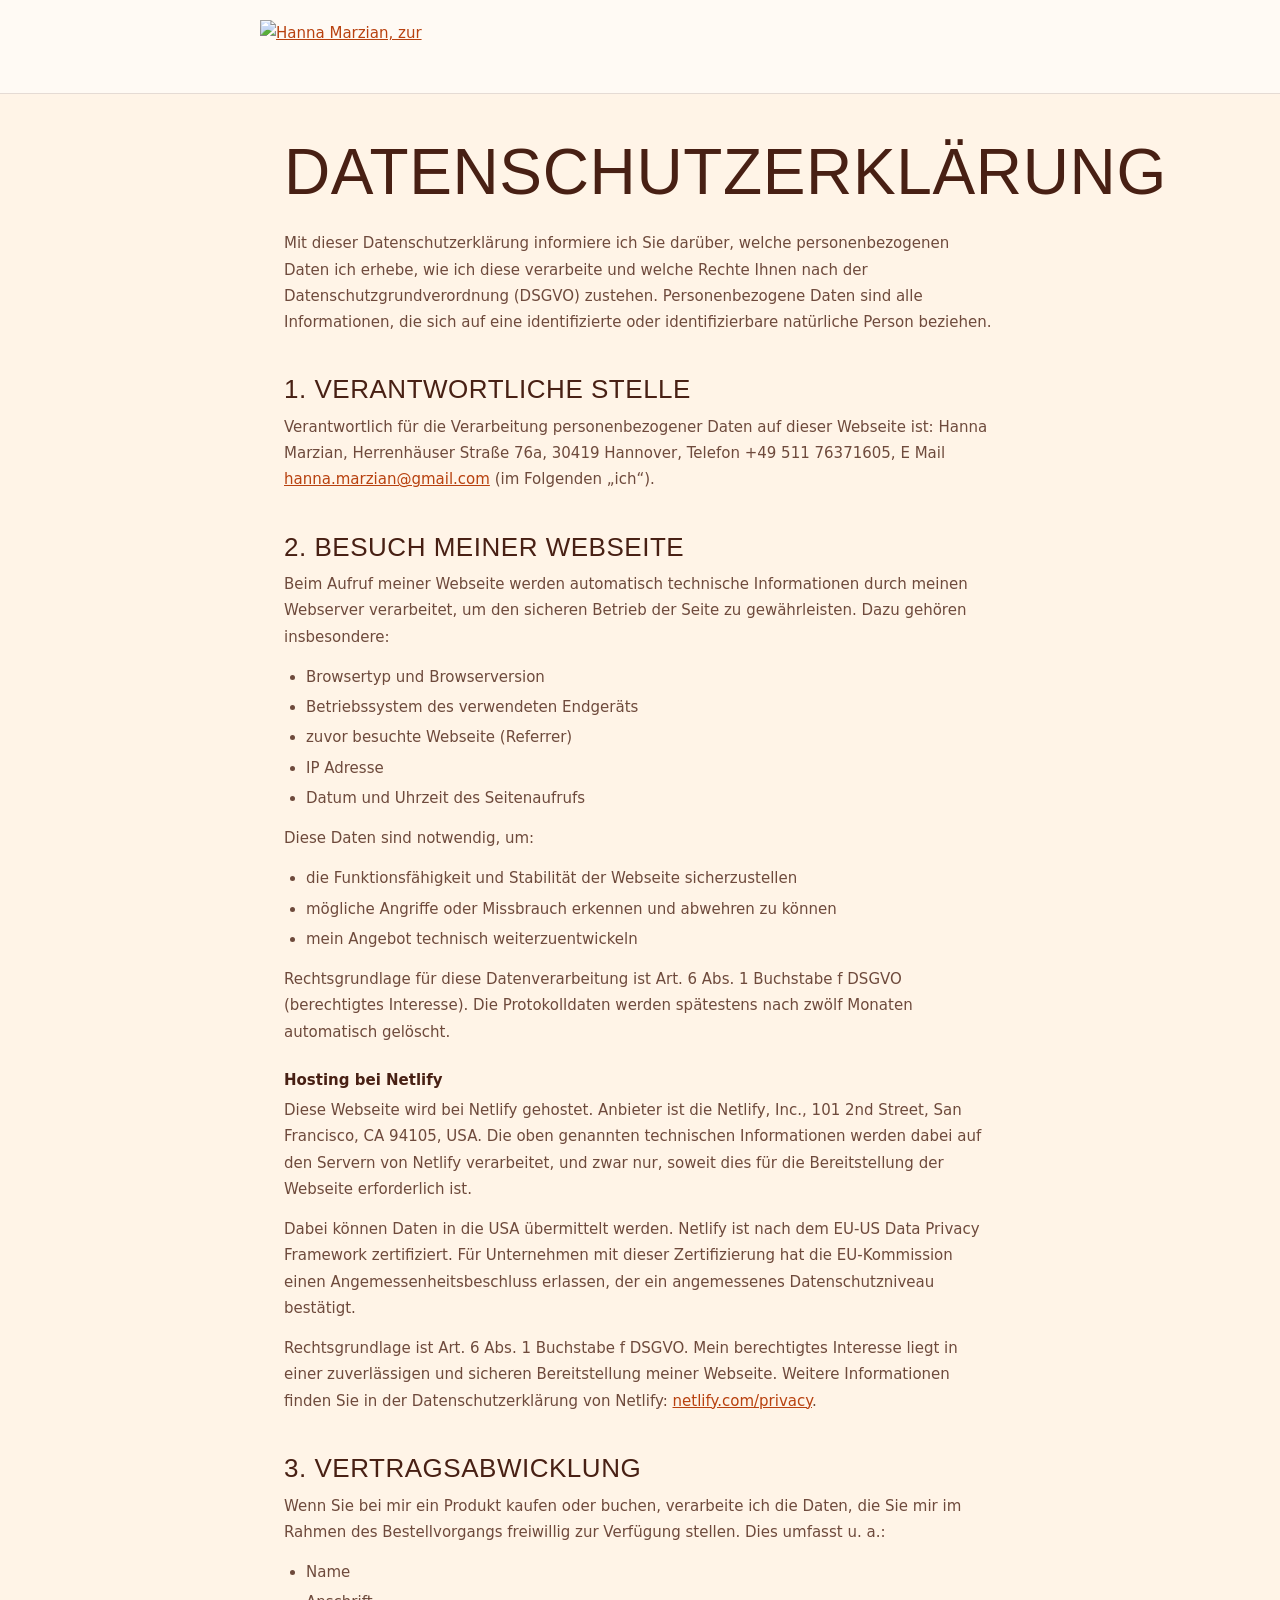
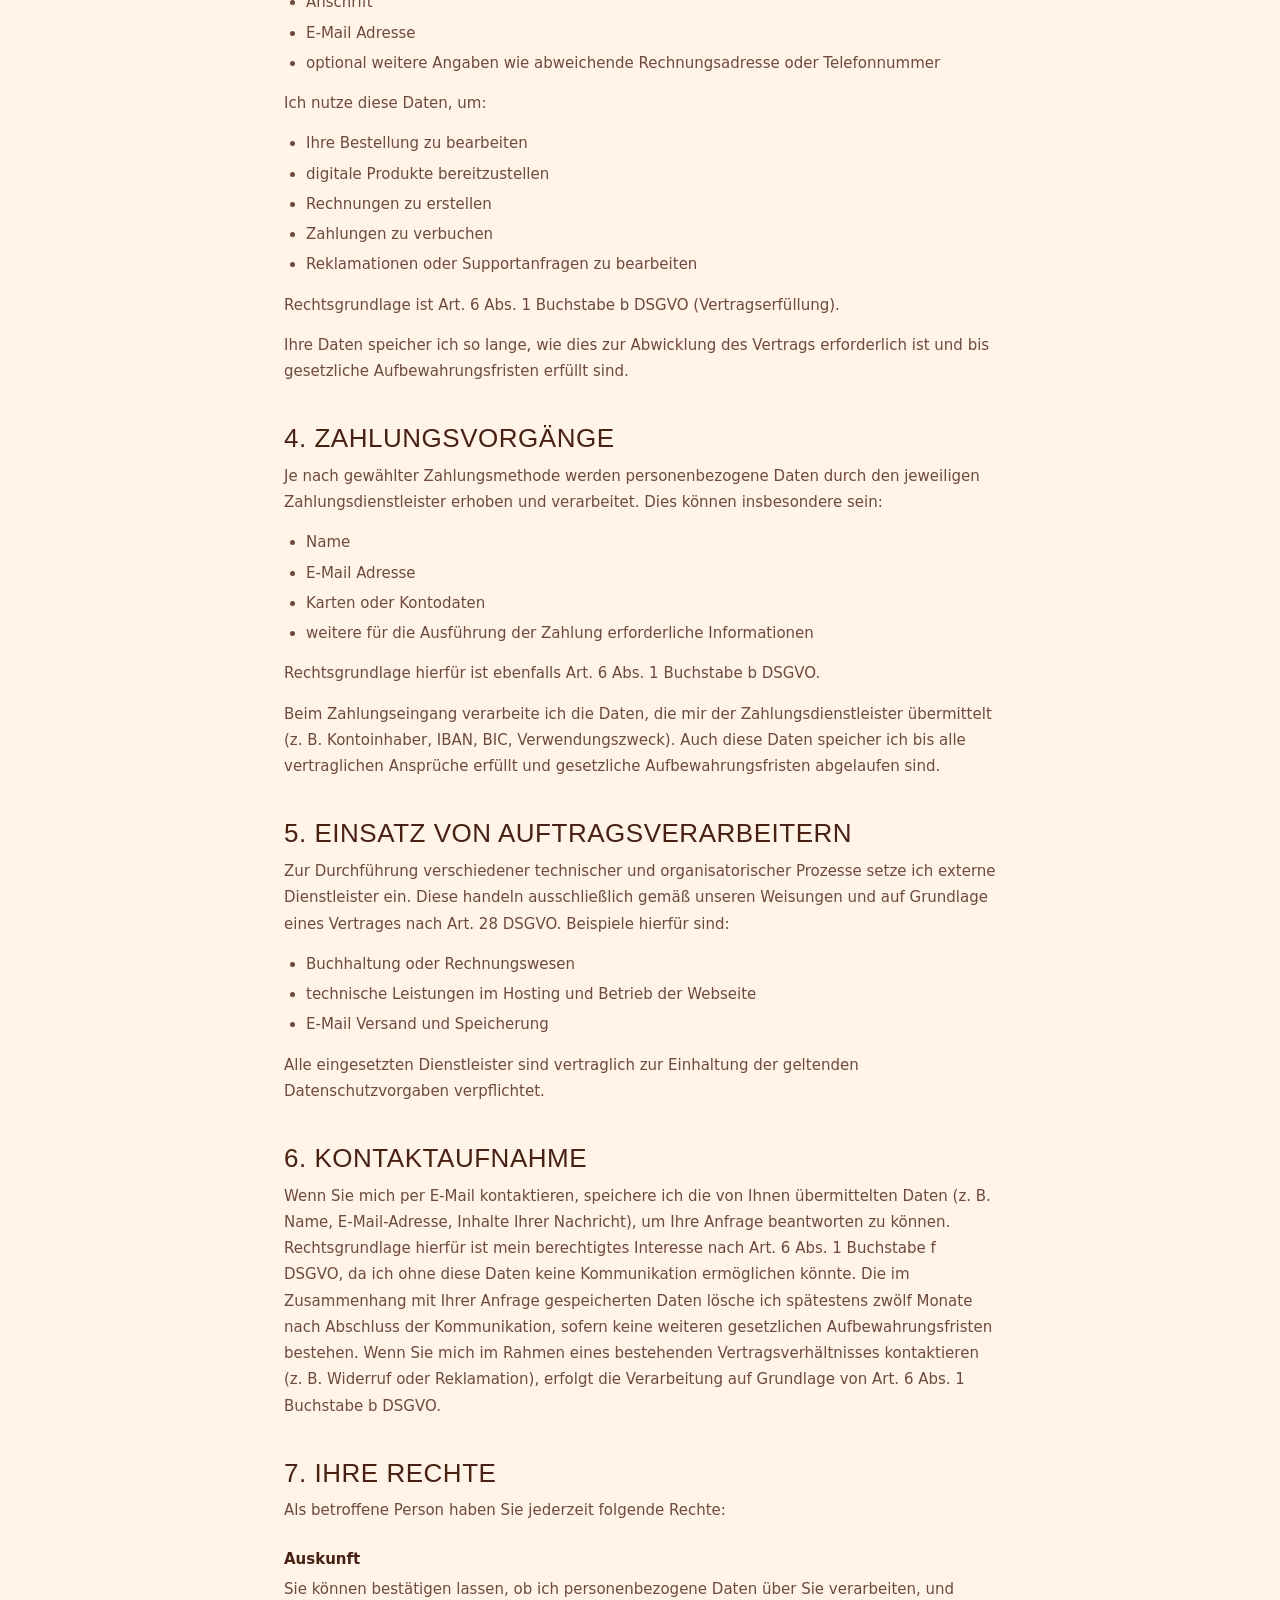
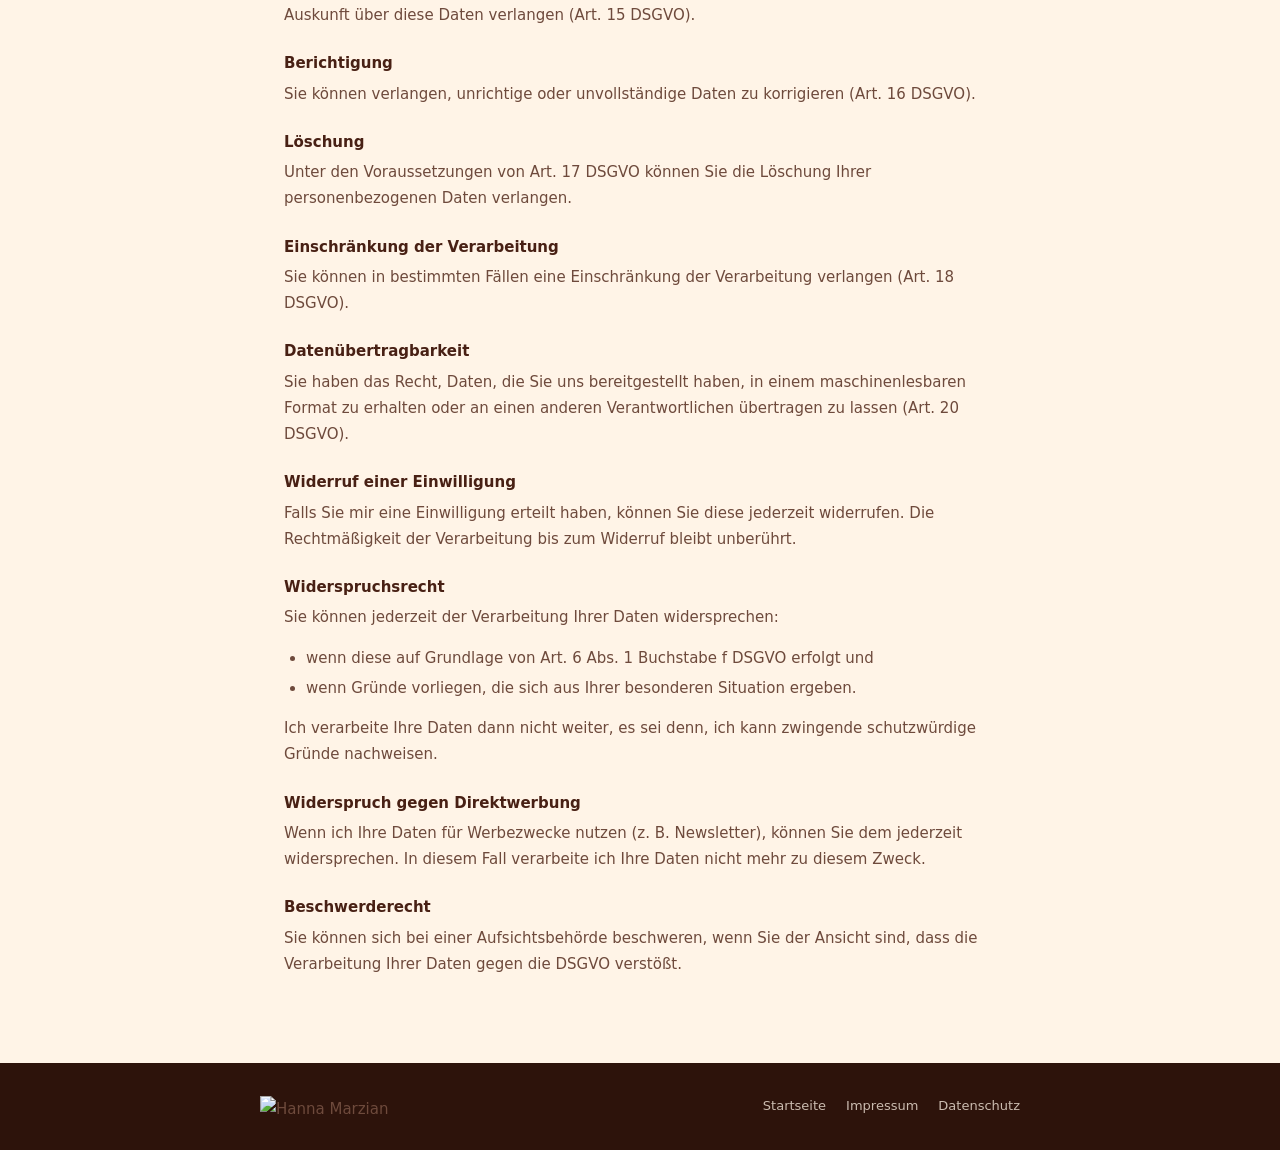
==== datenschutz.html @ b99637e4 "Add files via upload" ====
<!doctype html>
<html lang="de">
<head>
<meta charset="utf-8" />
<meta name="viewport" content="width=device-width, initial-scale=1, viewport-fit=cover" />
<meta name="robots" content="noindex" />
<title>Datenschutzerklärung · KI-Adventskalender · Hanna Marzian</title>
<meta name="color-scheme" content="light" />
<link rel="icon" href="images/favicon.svg" type="image/svg+xml" />
<link rel="stylesheet" href="fonts/fonts.css" />
<style>
  /* Gleiche Marke wie die Verkaufsseite: Brandbook „KI Hacks“ */
  *, *::before, *::after { box-sizing: border-box; }
  :root {
    --orange: #FF751D; --choc: #482014; --choc-deep: #2D130B; --gold: #E9AC4C; --cream: #FFF4E7;
    --paper: #FFFAF4; --orange-ink: #B8410F; --ink: #482014; --ink-soft: #6E4A3C; --line: rgba(72,32,20,0.14);
    --head: 'Bebas Neue', Impact, 'Arial Narrow', sans-serif;
    --body: 'Montserrat', system-ui, -apple-system, sans-serif;
    color-scheme: light;
  }
  html { background: var(--cream); }
  body { margin: 0; background: var(--cream); color: var(--ink-soft); font-family: var(--body); font-size: 15px; line-height: 1.75; -webkit-font-smoothing: antialiased; }
  header { border-bottom: 1px solid var(--line); padding: 20px 24px; background: var(--paper); }
  header .inner, main, footer .inner { max-width: 760px; margin: 0 auto; }
  .logo { display: inline-block; }
  .logo img { height: 28px; width: auto; display: block; }
  main { padding: 48px 24px 72px; }
  h1 { font-family: var(--head); font-weight: 400; text-transform: uppercase; letter-spacing: 0.01em; color: var(--ink); font-size: clamp(44px, 7vw, 64px); margin: 0 0 28px; line-height: 0.95; }
  h2 { font-family: var(--head); font-weight: 400; text-transform: uppercase; letter-spacing: 0.02em; color: var(--ink); font-size: 26px; margin: 40px 0 10px; line-height: 1.1; }
  h3 { font-family: var(--body); font-weight: 600; color: var(--ink); font-size: 15px; margin: 22px 0 4px; }
  p { margin: 0 0 14px; }
  ul { margin: 0 0 14px; padding-left: 22px; }
  li { margin-bottom: 4px; }
  a { color: var(--orange-ink); }
  .address { margin-bottom: 24px; }
  .address strong { color: var(--ink); }
  footer { background: var(--choc-deep); padding: 32px 24px calc(32px + env(safe-area-inset-bottom, 0px)); }
  footer .inner { display: flex; flex-wrap: wrap; gap: 20px; justify-content: space-between; align-items: center; }
  footer .flogo img { height: 22px; width: auto; display: block; }
  footer nav { display: flex; gap: 20px; flex-wrap: wrap; }
  footer a { color: rgba(255,244,231,0.75); text-decoration: none; font-size: 13px; }
  footer a:hover { color: var(--gold); }
</style>
</head>
<body>
<header><div class="inner"><a class="logo" href="index.html"><img src="images/logo-hanna-marzian.png" alt="Hanna Marzian, zur Startseite" width="760" height="102" /></a></div></header>
<main>
<h1>Datenschutzerklärung</h1>
<p>Mit dieser Datenschutzerklärung informiere ich Sie darüber, welche personenbezogenen Daten ich erhebe, wie ich diese verarbeite und welche Rechte Ihnen nach der Datenschutzgrundverordnung (DSGVO) zustehen. Personenbezogene Daten sind alle Informationen, die sich auf eine identifizierte oder identifizierbare natürliche Person beziehen.</p>
<h2>1. Verantwortliche Stelle</h2>
<p>Verantwortlich für die Verarbeitung personenbezogener Daten auf dieser Webseite ist: Hanna Marzian, Herrenhäuser Straße 76a, 30419 Hannover, Telefon +49 511 76371605, E Mail <a href="mailto:hanna.marzian@gmail.com">hanna.marzian@gmail.com</a> (im Folgenden „ich“).</p>
<h2>2. Besuch meiner Webseite</h2>
<p>Beim Aufruf meiner Webseite werden automatisch technische Informationen durch meinen Webserver verarbeitet, um den sicheren Betrieb der Seite zu gewährleisten. Dazu gehören insbesondere:</p>
<ul>
  <li>Browsertyp und Browserversion</li>
  <li>Betriebssystem des verwendeten Endgeräts</li>
  <li>zuvor besuchte Webseite (Referrer)</li>
  <li>IP Adresse</li>
  <li>Datum und Uhrzeit des Seitenaufrufs</li>
</ul>
<p>Diese Daten sind notwendig, um:</p>
<ul>
  <li>die Funktionsfähigkeit und Stabilität der Webseite sicherzustellen</li>
  <li>mögliche Angriffe oder Missbrauch erkennen und abwehren zu können</li>
  <li>mein Angebot technisch weiterzuentwickeln</li>
</ul>
<p>Rechtsgrundlage für diese Datenverarbeitung ist Art. 6 Abs. 1 Buchstabe f DSGVO (berechtigtes Interesse). Die Protokolldaten werden spätestens nach zwölf Monaten automatisch gelöscht.</p>
<h3>Hosting bei Netlify</h3>
<p>Diese Webseite wird bei Netlify gehostet. Anbieter ist die Netlify, Inc., 101 2nd Street, San Francisco, CA 94105, USA. Die oben genannten technischen Informationen werden dabei auf den Servern von Netlify verarbeitet, und zwar nur, soweit dies für die Bereitstellung der Webseite erforderlich ist.</p>
<p>Dabei können Daten in die USA übermittelt werden. Netlify ist nach dem EU-US Data Privacy Framework zertifiziert. Für Unternehmen mit dieser Zertifizierung hat die EU-Kommission einen Angemessenheitsbeschluss erlassen, der ein angemessenes Datenschutzniveau bestätigt.</p>
<p>Rechtsgrundlage ist Art. 6 Abs. 1 Buchstabe f DSGVO. Mein berechtigtes Interesse liegt in einer zuverlässigen und sicheren Bereitstellung meiner Webseite. Weitere Informationen finden Sie in der Datenschutzerklärung von Netlify: <a href="https://www.netlify.com/privacy/" target="_blank" rel="noopener">netlify.com/privacy</a>.</p>
<h2>3. Vertragsabwicklung</h2>
<p>Wenn Sie bei mir ein Produkt kaufen oder buchen, verarbeite ich die Daten, die Sie mir im Rahmen des Bestellvorgangs freiwillig zur Verfügung stellen. Dies umfasst u. a.:</p>
<ul>
  <li>Name</li>
  <li>Anschrift</li>
  <li>E-Mail Adresse</li>
  <li>optional weitere Angaben wie abweichende Rechnungsadresse oder Telefonnummer</li>
</ul>
<p>Ich nutze diese Daten, um:</p>
<ul>
  <li>Ihre Bestellung zu bearbeiten</li>
  <li>digitale Produkte bereitzustellen</li>
  <li>Rechnungen zu erstellen</li>
  <li>Zahlungen zu verbuchen</li>
  <li>Reklamationen oder Supportanfragen zu bearbeiten</li>
</ul>
<p>Rechtsgrundlage ist Art. 6 Abs. 1 Buchstabe b DSGVO (Vertragserfüllung).</p>
<p>Ihre Daten speicher ich so lange, wie dies zur Abwicklung des Vertrags erforderlich ist und bis gesetzliche Aufbewahrungsfristen erfüllt sind.</p>
<h2>4. Zahlungsvorgänge</h2>
<p>Je nach gewählter Zahlungsmethode werden personenbezogene Daten durch den jeweiligen Zahlungsdienstleister erhoben und verarbeitet. Dies können insbesondere sein:</p>
<ul>
  <li>Name</li>
  <li>E-Mail Adresse</li>
  <li>Karten oder Kontodaten</li>
  <li>weitere für die Ausführung der Zahlung erforderliche Informationen</li>
</ul>
<p>Rechtsgrundlage hierfür ist ebenfalls Art. 6 Abs. 1 Buchstabe b DSGVO.</p>
<p>Beim Zahlungseingang verarbeite ich die Daten, die mir der Zahlungsdienstleister übermittelt (z. B. Kontoinhaber, IBAN, BIC, Verwendungszweck). Auch diese Daten speicher ich bis alle vertraglichen Ansprüche erfüllt und gesetzliche Aufbewahrungsfristen abgelaufen sind.</p>
<h2>5. Einsatz von Auftragsverarbeitern</h2>
<p>Zur Durchführung verschiedener technischer und organisatorischer Prozesse setze ich externe Dienstleister ein. Diese handeln ausschließlich gemäß unseren Weisungen und auf Grundlage eines Vertrages nach Art. 28 DSGVO. Beispiele hierfür sind:</p>
<ul>
  <li>Buchhaltung oder Rechnungswesen</li>
  <li>technische Leistungen im Hosting und Betrieb der Webseite</li>
  <li>E-Mail Versand und Speicherung</li>
</ul>
<p>Alle eingesetzten Dienstleister sind vertraglich zur Einhaltung der geltenden Datenschutzvorgaben verpflichtet.</p>
<h2>6. Kontaktaufnahme</h2>
<p>Wenn Sie mich per E-Mail kontaktieren, speichere ich die von Ihnen übermittelten Daten (z. B. Name, E-Mail-Adresse, Inhalte Ihrer Nachricht), um Ihre Anfrage beantworten zu können. Rechtsgrundlage hierfür ist mein berechtigtes Interesse nach Art. 6 Abs. 1 Buchstabe f DSGVO, da ich ohne diese Daten keine Kommunikation ermöglichen könnte. Die im Zusammenhang mit Ihrer Anfrage gespeicherten Daten lösche ich spätestens zwölf Monate nach Abschluss der Kommunikation, sofern keine weiteren gesetzlichen Aufbewahrungsfristen bestehen. Wenn Sie mich im Rahmen eines bestehenden Vertragsverhältnisses kontaktieren (z. B. Widerruf oder Reklamation), erfolgt die Verarbeitung auf Grundlage von Art. 6 Abs. 1 Buchstabe b DSGVO.</p>
<h2>7. Ihre Rechte</h2>
<p>Als betroffene Person haben Sie jederzeit folgende Rechte:</p>
<h3>Auskunft</h3>
<p>Sie können bestätigen lassen, ob ich personenbezogene Daten über Sie verarbeiten, und Auskunft über diese Daten verlangen (Art. 15 DSGVO).</p>
<h3>Berichtigung</h3>
<p>Sie können verlangen, unrichtige oder unvollständige Daten zu korrigieren (Art. 16 DSGVO).</p>
<h3>Löschung</h3>
<p>Unter den Voraussetzungen von Art. 17 DSGVO können Sie die Löschung Ihrer personenbezogenen Daten verlangen.</p>
<h3>Einschränkung der Verarbeitung</h3>
<p>Sie können in bestimmten Fällen eine Einschränkung der Verarbeitung verlangen (Art. 18 DSGVO).</p>
<h3>Datenübertragbarkeit</h3>
<p>Sie haben das Recht, Daten, die Sie uns bereitgestellt haben, in einem maschinenlesbaren Format zu erhalten oder an einen anderen Verantwortlichen übertragen zu lassen (Art. 20 DSGVO).</p>
<h3>Widerruf einer Einwilligung</h3>
<p>Falls Sie mir eine Einwilligung erteilt haben, können Sie diese jederzeit widerrufen. Die Rechtmäßigkeit der Verarbeitung bis zum Widerruf bleibt unberührt.</p>
<h3>Widerspruchsrecht</h3>
<p>Sie können jederzeit der Verarbeitung Ihrer Daten widersprechen:</p>
<ul>
  <li>wenn diese auf Grundlage von Art. 6 Abs. 1 Buchstabe f DSGVO erfolgt und</li>
  <li>wenn Gründe vorliegen, die sich aus Ihrer besonderen Situation ergeben.</li>
</ul>
<p>Ich verarbeite Ihre Daten dann nicht weiter, es sei denn, ich kann zwingende schutzwürdige Gründe nachweisen.</p>
<h3>Widerspruch gegen Direktwerbung</h3>
<p>Wenn ich Ihre Daten für Werbezwecke nutzen (z. B. Newsletter), können Sie dem jederzeit widersprechen. In diesem Fall verarbeite ich Ihre Daten nicht mehr zu diesem Zweck.</p>
<h3>Beschwerderecht</h3>
<p>Sie können sich bei einer Aufsichtsbehörde beschweren, wenn Sie der Ansicht sind, dass die Verarbeitung Ihrer Daten gegen die DSGVO verstößt.</p>
</main>
<footer><div class="inner">
  <div class="flogo"><img src="images/logo-hanna-marzian-hell.png" alt="Hanna Marzian" width="760" height="102" /></div>
  <nav>
    <a href="index.html">Startseite</a>
    <a href="impressum.html">Impressum</a>
    <a href="datenschutz.html">Datenschutz</a>
  </nav>
</div></footer>
</body>
</html>
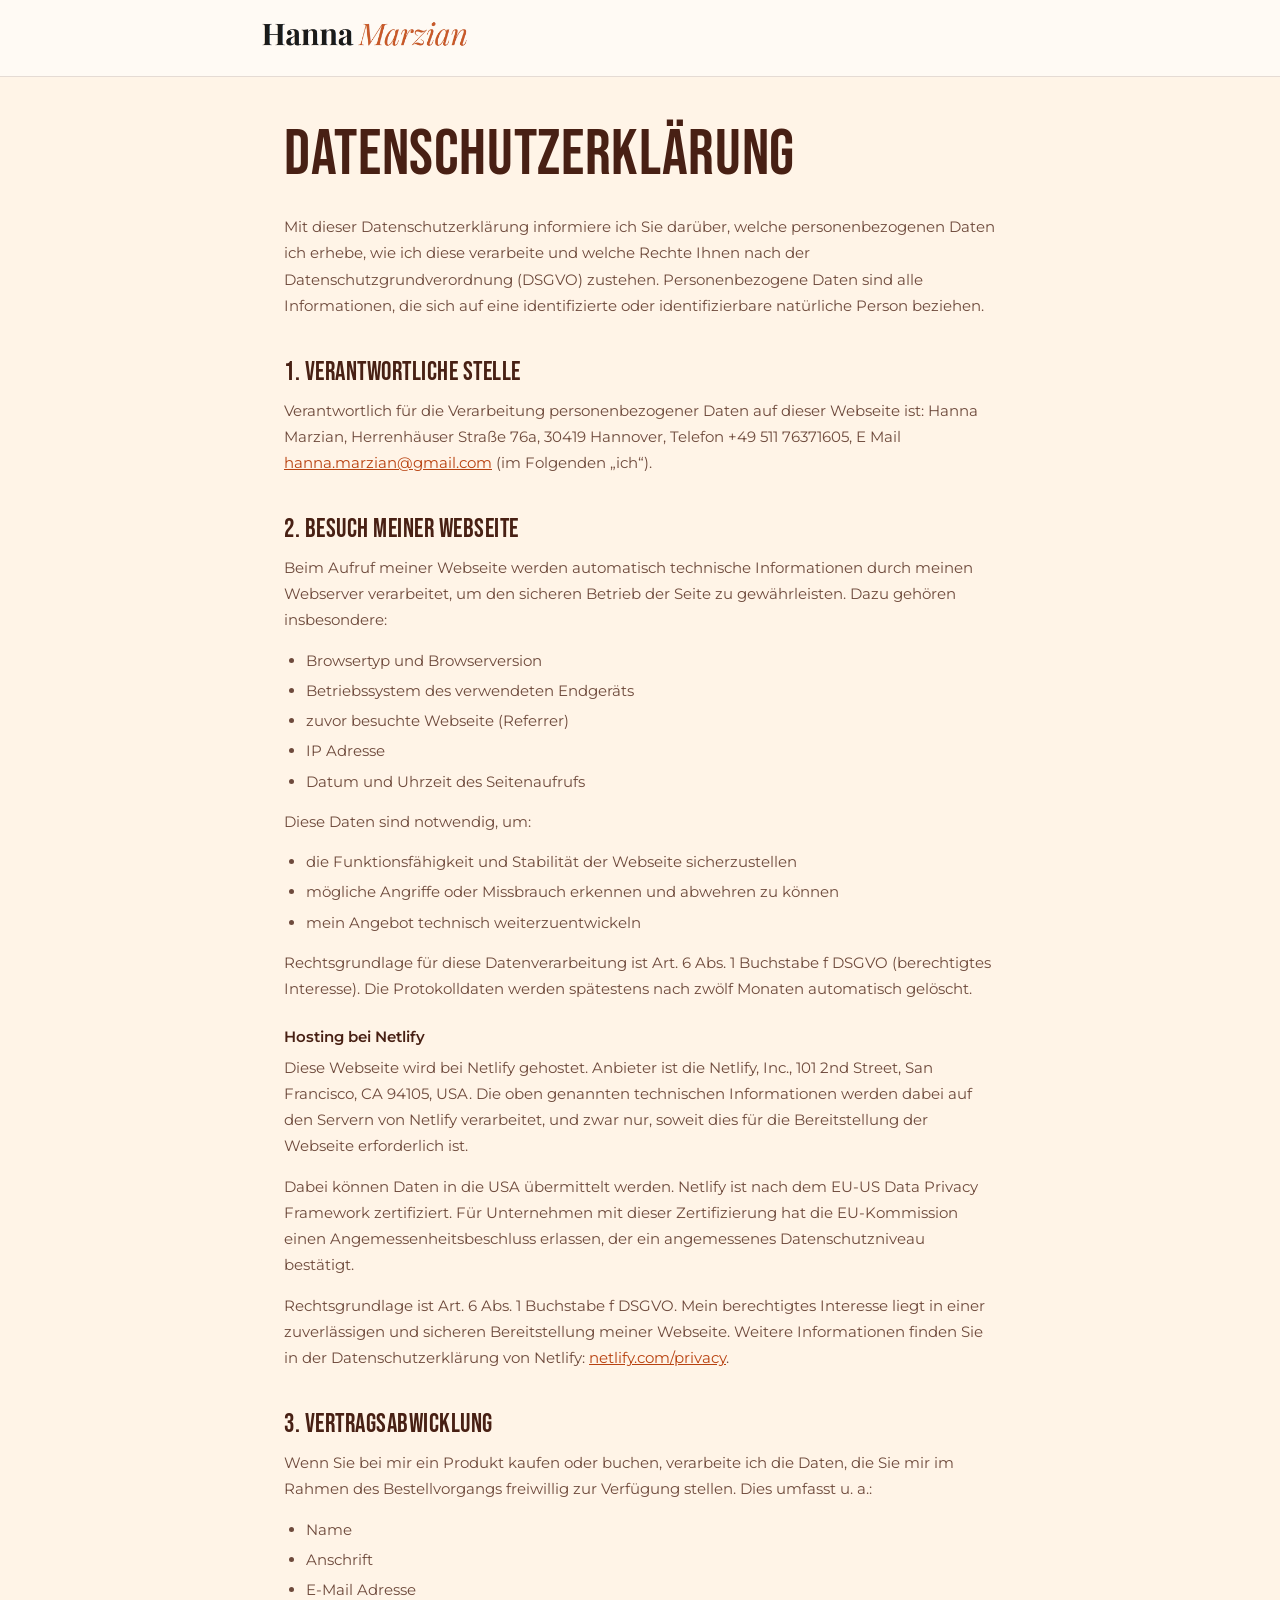
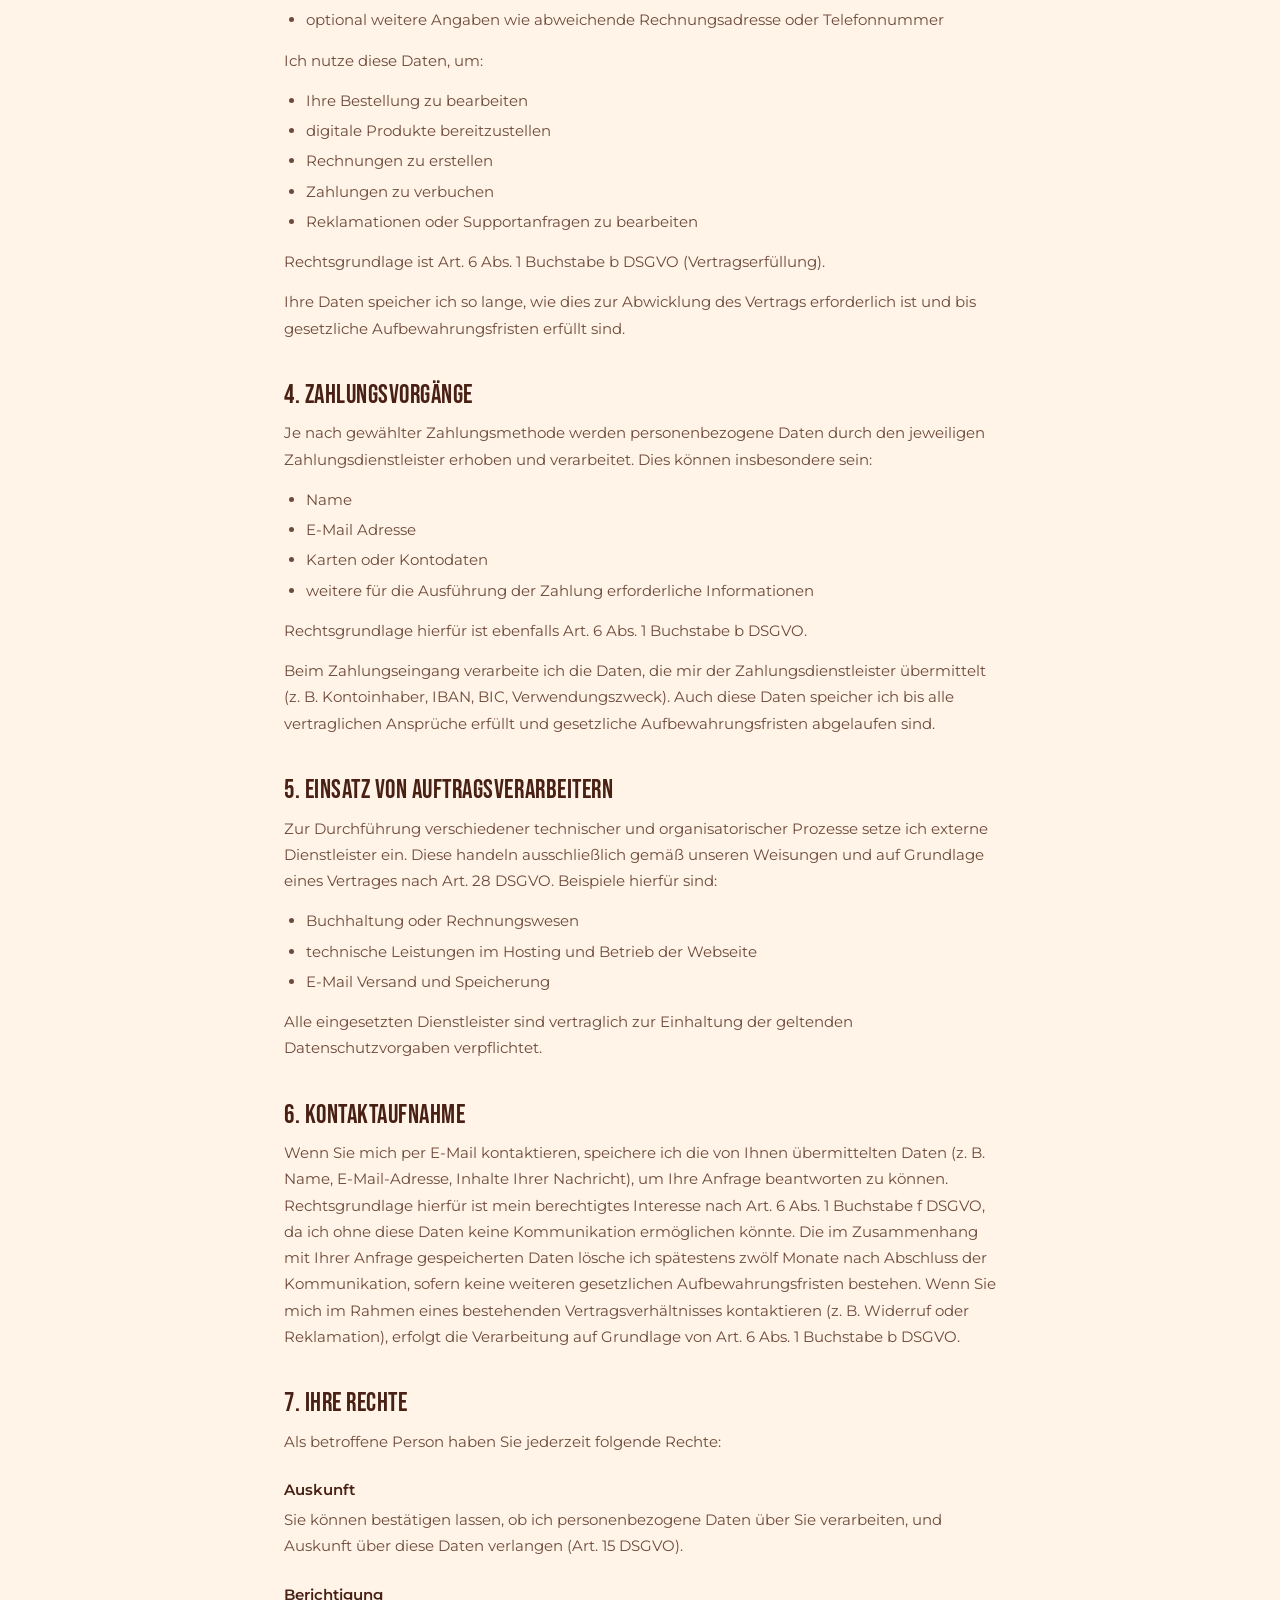
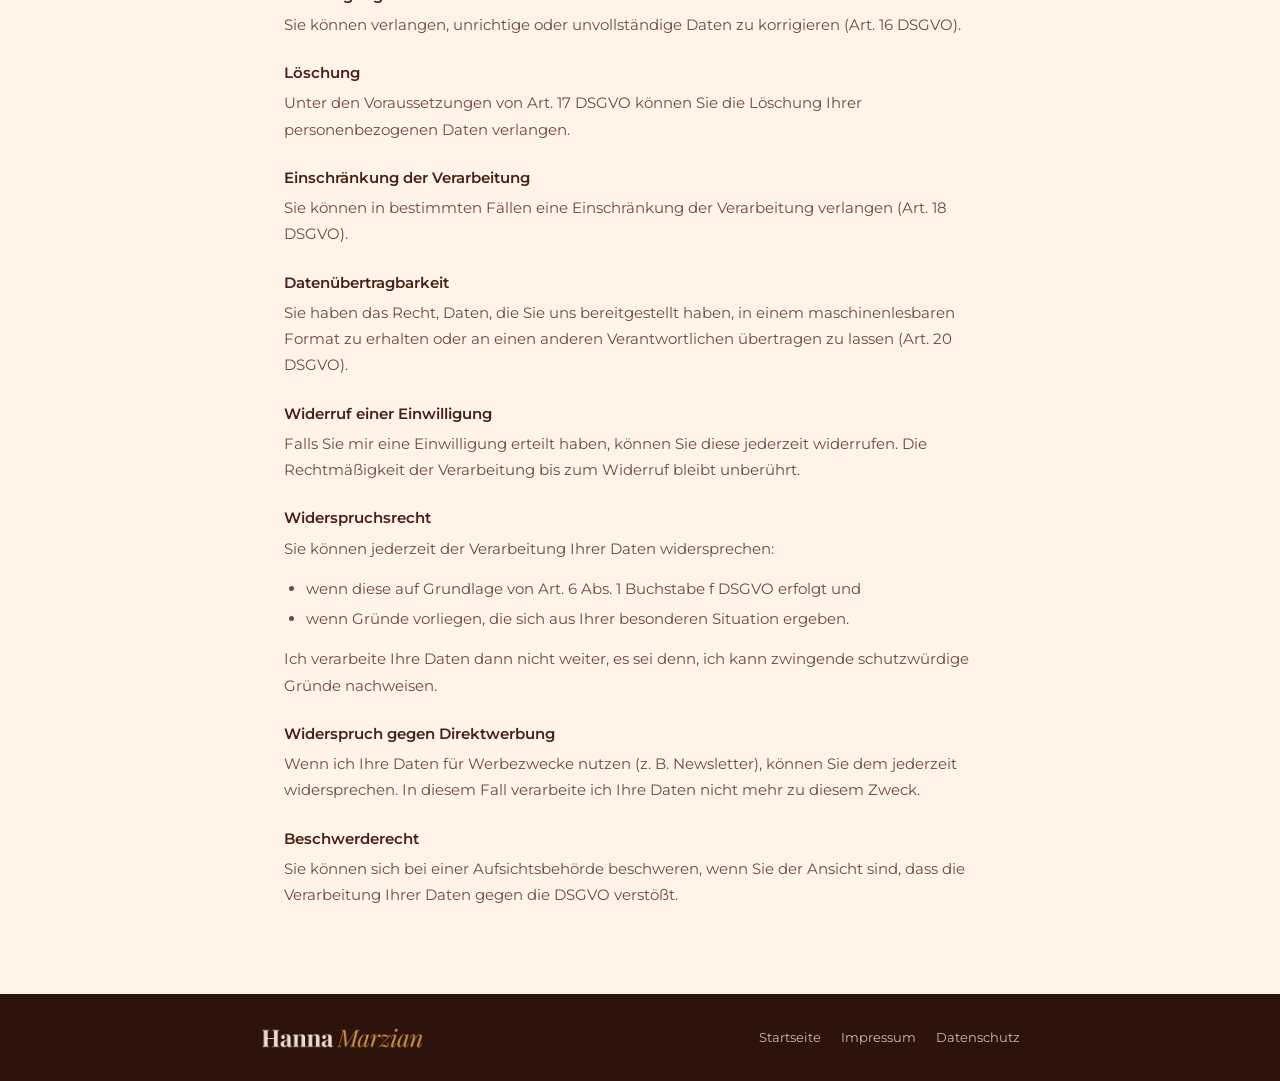
==== commit fc364d30: "Add files via upload" ====
--- a/datenschutz.html
+++ b/datenschutz.html
@@ -6,8 +6,8 @@
 <meta name="robots" content="noindex" />
 <title>Datenschutzerklärung · KI-Adventskalender · Hanna Marzian</title>
 <meta name="color-scheme" content="light" />
-<link rel="icon" href="images/favicon.svg" type="image/svg+xml" />
-<link rel="stylesheet" href="fonts/fonts.css" />
+<link rel="icon" href="favicon.svg" type="image/svg+xml" />
+<link rel="stylesheet" href="fonts.css" />
 <style>
   /* Gleiche Marke wie die Verkaufsseite: Brandbook „KI Hacks“ */
   *, *::before, *::after { box-sizing: border-box; }
@@ -43,7 +43,7 @@
 </style>
 </head>
 <body>
-<header><div class="inner"><a class="logo" href="index.html"><img src="images/logo-hanna-marzian.png" alt="Hanna Marzian, zur Startseite" width="760" height="102" /></a></div></header>
+<header><div class="inner"><a class="logo" href="index.html"><img src="logo-hanna-marzian.png" alt="Hanna Marzian, zur Startseite" width="760" height="102" /></a></div></header>
 <main>
 <h1>Datenschutzerklärung</h1>
 <p>Mit dieser Datenschutzerklärung informiere ich Sie darüber, welche personenbezogenen Daten ich erhebe, wie ich diese verarbeite und welche Rechte Ihnen nach der Datenschutzgrundverordnung (DSGVO) zustehen. Personenbezogene Daten sind alle Informationen, die sich auf eine identifizierte oder identifizierbare natürliche Person beziehen.</p>
@@ -134,7 +134,7 @@
 <p>Sie können sich bei einer Aufsichtsbehörde beschweren, wenn Sie der Ansicht sind, dass die Verarbeitung Ihrer Daten gegen die DSGVO verstößt.</p>
 </main>
 <footer><div class="inner">
-  <div class="flogo"><img src="images/logo-hanna-marzian-hell.png" alt="Hanna Marzian" width="760" height="102" /></div>
+  <div class="flogo"><img src="logo-hanna-marzian-hell.png" alt="Hanna Marzian" width="760" height="102" /></div>
   <nav>
     <a href="index.html">Startseite</a>
     <a href="impressum.html">Impressum</a>
--- a/fonts.css
+++ b/fonts.css
@@ -0,0 +1,120 @@
+/* Lokal gehostete Schriften (Quelle: Fontsource, SIL Open Font License). Kein Google Fonts. */
+
+@font-face {
+  font-family: 'Bebas Neue';
+  font-style: normal;
+  font-display: swap;
+  font-weight: 400;
+  src: url(./bebas-neue-latin-ext-400-normal.woff2) format('woff2');
+  unicode-range: U+0100-02BA,U+02BD-02C5,U+02C7-02CC,U+02CE-02D7,U+02DD-02FF,U+0304,U+0308,U+0329,U+1D00-1DBF,U+1E00-1E9F,U+1EF2-1EFF,U+2020,U+20A0-20AB,U+20AD-20C0,U+2113,U+2C60-2C7F,U+A720-A7FF;
+}
+@font-face {
+  font-family: 'Bebas Neue';
+  font-style: normal;
+  font-display: swap;
+  font-weight: 400;
+  src: url(./bebas-neue-latin-400-normal.woff2) format('woff2');
+  unicode-range: U+0000-00FF,U+0131,U+0152-0153,U+02BB-02BC,U+02C6,U+02DA,U+02DC,U+0304,U+0308,U+0329,U+2000-206F,U+20AC,U+2122,U+2191,U+2193,U+2212,U+2215,U+FEFF,U+FFFD;
+}
+
+@font-face {
+  font-family: 'Cormorant Garamond';
+  font-style: italic;
+  font-display: swap;
+  font-weight: 500;
+  src: url(./cormorant-garamond-latin-ext-500-italic.woff2) format('woff2');
+  unicode-range: U+0100-02BA,U+02BD-02C5,U+02C7-02CC,U+02CE-02D7,U+02DD-02FF,U+0304,U+0308,U+0329,U+1D00-1DBF,U+1E00-1E9F,U+1EF2-1EFF,U+2020,U+20A0-20AB,U+20AD-20C0,U+2113,U+2C60-2C7F,U+A720-A7FF;
+}
+@font-face {
+  font-family: 'Cormorant Garamond';
+  font-style: italic;
+  font-display: swap;
+  font-weight: 500;
+  src: url(./cormorant-garamond-latin-500-italic.woff2) format('woff2');
+  unicode-range: U+0000-00FF,U+0131,U+0152-0153,U+02BB-02BC,U+02C6,U+02DA,U+02DC,U+0304,U+0308,U+0329,U+2000-206F,U+20AC,U+2122,U+2191,U+2193,U+2212,U+2215,U+FEFF,U+FFFD;
+}
+
+@font-face {
+  font-family: 'Cormorant Garamond';
+  font-style: italic;
+  font-display: swap;
+  font-weight: 600;
+  src: url(./cormorant-garamond-latin-ext-600-italic.woff2) format('woff2');
+  unicode-range: U+0100-02BA,U+02BD-02C5,U+02C7-02CC,U+02CE-02D7,U+02DD-02FF,U+0304,U+0308,U+0329,U+1D00-1DBF,U+1E00-1E9F,U+1EF2-1EFF,U+2020,U+20A0-20AB,U+20AD-20C0,U+2113,U+2C60-2C7F,U+A720-A7FF;
+}
+@font-face {
+  font-family: 'Cormorant Garamond';
+  font-style: italic;
+  font-display: swap;
+  font-weight: 600;
+  src: url(./cormorant-garamond-latin-600-italic.woff2) format('woff2');
+  unicode-range: U+0000-00FF,U+0131,U+0152-0153,U+02BB-02BC,U+02C6,U+02DA,U+02DC,U+0304,U+0308,U+0329,U+2000-206F,U+20AC,U+2122,U+2191,U+2193,U+2212,U+2215,U+FEFF,U+FFFD;
+}
+
+@font-face {
+  font-family: 'Montserrat';
+  font-style: normal;
+  font-display: swap;
+  font-weight: 400;
+  src: url(./montserrat-latin-ext-400-normal.woff2) format('woff2');
+  unicode-range: U+0100-02BA,U+02BD-02C5,U+02C7-02CC,U+02CE-02D7,U+02DD-02FF,U+0304,U+0308,U+0329,U+1D00-1DBF,U+1E00-1E9F,U+1EF2-1EFF,U+2020,U+20A0-20AB,U+20AD-20C0,U+2113,U+2C60-2C7F,U+A720-A7FF;
+}
+@font-face {
+  font-family: 'Montserrat';
+  font-style: normal;
+  font-display: swap;
+  font-weight: 400;
+  src: url(./montserrat-latin-400-normal.woff2) format('woff2');
+  unicode-range: U+0000-00FF,U+0131,U+0152-0153,U+02BB-02BC,U+02C6,U+02DA,U+02DC,U+0304,U+0308,U+0329,U+2000-206F,U+20AC,U+2122,U+2191,U+2193,U+2212,U+2215,U+FEFF,U+FFFD;
+}
+
+@font-face {
+  font-family: 'Montserrat';
+  font-style: normal;
+  font-display: swap;
+  font-weight: 500;
+  src: url(./montserrat-latin-ext-500-normal.woff2) format('woff2');
+  unicode-range: U+0100-02BA,U+02BD-02C5,U+02C7-02CC,U+02CE-02D7,U+02DD-02FF,U+0304,U+0308,U+0329,U+1D00-1DBF,U+1E00-1E9F,U+1EF2-1EFF,U+2020,U+20A0-20AB,U+20AD-20C0,U+2113,U+2C60-2C7F,U+A720-A7FF;
+}
+@font-face {
+  font-family: 'Montserrat';
+  font-style: normal;
+  font-display: swap;
+  font-weight: 500;
+  src: url(./montserrat-latin-500-normal.woff2) format('woff2');
+  unicode-range: U+0000-00FF,U+0131,U+0152-0153,U+02BB-02BC,U+02C6,U+02DA,U+02DC,U+0304,U+0308,U+0329,U+2000-206F,U+20AC,U+2122,U+2191,U+2193,U+2212,U+2215,U+FEFF,U+FFFD;
+}
+
+@font-face {
+  font-family: 'Montserrat';
+  font-style: normal;
+  font-display: swap;
+  font-weight: 600;
+  src: url(./montserrat-latin-ext-600-normal.woff2) format('woff2');
+  unicode-range: U+0100-02BA,U+02BD-02C5,U+02C7-02CC,U+02CE-02D7,U+02DD-02FF,U+0304,U+0308,U+0329,U+1D00-1DBF,U+1E00-1E9F,U+1EF2-1EFF,U+2020,U+20A0-20AB,U+20AD-20C0,U+2113,U+2C60-2C7F,U+A720-A7FF;
+}
+@font-face {
+  font-family: 'Montserrat';
+  font-style: normal;
+  font-display: swap;
+  font-weight: 600;
+  src: url(./montserrat-latin-600-normal.woff2) format('woff2');
+  unicode-range: U+0000-00FF,U+0131,U+0152-0153,U+02BB-02BC,U+02C6,U+02DA,U+02DC,U+0304,U+0308,U+0329,U+2000-206F,U+20AC,U+2122,U+2191,U+2193,U+2212,U+2215,U+FEFF,U+FFFD;
+}
+
+@font-face {
+  font-family: 'Montserrat';
+  font-style: normal;
+  font-display: swap;
+  font-weight: 700;
+  src: url(./montserrat-latin-ext-700-normal.woff2) format('woff2');
+  unicode-range: U+0100-02BA,U+02BD-02C5,U+02C7-02CC,U+02CE-02D7,U+02DD-02FF,U+0304,U+0308,U+0329,U+1D00-1DBF,U+1E00-1E9F,U+1EF2-1EFF,U+2020,U+20A0-20AB,U+20AD-20C0,U+2113,U+2C60-2C7F,U+A720-A7FF;
+}
+@font-face {
+  font-family: 'Montserrat';
+  font-style: normal;
+  font-display: swap;
+  font-weight: 700;
+  src: url(./montserrat-latin-700-normal.woff2) format('woff2');
+  unicode-range: U+0000-00FF,U+0131,U+0152-0153,U+02BB-02BC,U+02C6,U+02DA,U+02DC,U+0304,U+0308,U+0329,U+2000-206F,U+20AC,U+2122,U+2191,U+2193,U+2212,U+2215,U+FEFF,U+FFFD;
+}
